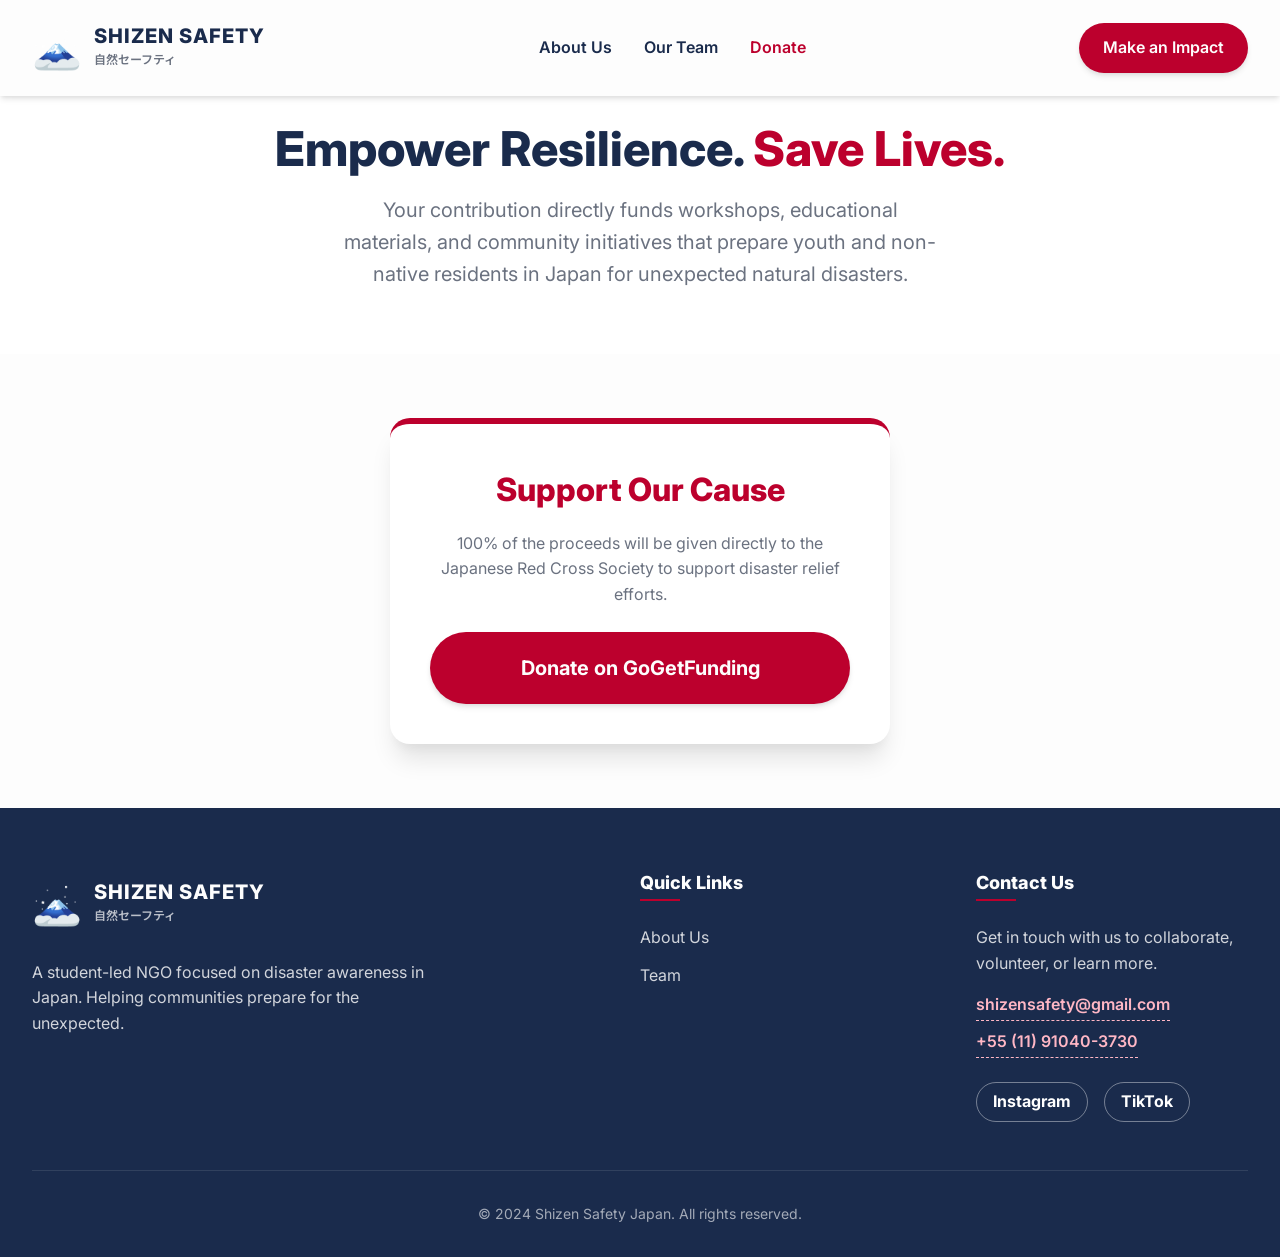
==== donate.html @ 11737f88 "Initial commit: Shizen Safety NGO website" ====
<!DOCTYPE html>
<html lang="en">
<head>
    <meta charset="UTF-8">
    <meta name="viewport" content="width=device-width, initial-scale=1.0">
    <title>Donate - Shizen Safety</title>
    <meta name="description" content="Support Shizen Safety in our mission to bring disaster awareness and preparation to Japan.">
    
    <!-- CSS -->
    <link rel="stylesheet" href="src/index.css">
    <link rel="stylesheet" href="src/components/Navbar.css">
    <link rel="stylesheet" href="src/components/Footer.css">

    <style>
        .donation-header {
            padding: 120px 2rem 4rem 2rem;
            text-align: center;
            background-color: var(--color-surface);
        }

        .donation-title {
            font-size: 3rem;
            color: var(--color-primary);
            margin-bottom: 1rem;
        }

        .donation-subtitle {
            font-size: 1.25rem;
            color: var(--color-text-muted);
            max-width: 600px;
            margin: 0 auto;
        }

        .donation-tiers {
            padding: 4rem 2rem;
            background-color: var(--color-background);
            display: flex;
            justify-content: center;
            gap: 2rem;
            flex-wrap: wrap;
        }

        .tier-card {
            background-color: var(--color-surface);
            padding: 2.5rem;
            border-radius: 20px;
            box-shadow: var(--shadow-sm);
            text-align: center;
            width: 100%;
            max-width: 350px;
            transition: transform var(--transition-normal), box-shadow var(--transition-normal);
            border-top: 6px solid var(--color-primary);
        }
        
        .tier-card.featured {
            border-top: 6px solid var(--color-accent);
            transform: scale(1.05);
            box-shadow: var(--shadow-lg);
        }

        .tier-card:hover {
            transform: translateY(-5px);
            box-shadow: var(--shadow-md);
        }

        .tier-card.featured:hover {
            transform: scale(1.05) translateY(-5px);
        }

        .tier-amount {
            font-size: 3rem;
            font-weight: 800;
            color: var(--color-primary);
            margin-bottom: 0.5rem;
        }
        
        .tier-card.featured .tier-amount {
            color: var(--color-accent);
        }

        .tier-title {
            font-size: 1.25rem;
            font-weight: 700;
            margin-bottom: 1rem;
            color: var(--color-text-dark);
        }

        .tier-desc {
            color: var(--color-text-muted);
            margin-bottom: 2rem;
        }

        .donate-btn {
            width: 100%;
            padding: 1rem;
            font-size: 1.1rem;
        }
    </style>
</head>
<body>

    <!-- Navbar -->
    <nav class="navbar">
      <div class="container navbar-container">
        <a href="index.html" class="logo">
          <span class="logo-icon">🗻</span>
          <div class="logo-text">
            <span class="title">SHIZEN SAFETY</span>
            <span class="subtitle">自然セーフティ</span>
          </div>
        </a>
        <ul class="nav-links">
          <li><a href="index.html#about">About Us</a></li>
          <li><a href="index.html#team">Our Team</a></li>
          <li><a href="donate.html" style="color: var(--color-accent);">Donate</a></li>
        </ul>
        <a href="donate.html" class="btn btn-primary">Make an Impact</a>
      </div>
    </nav>

    <!-- Donation Header -->
    <section class="donation-header animate-fade-in">
        <div class="container">
            <h1 class="donation-title">Empower Resilience. <span class="text-accent">Save Lives.</span></h1>
            <p class="donation-subtitle">
                Your contribution directly funds workshops, educational materials, and community initiatives 
                that prepare youth and non-native residents in Japan for unexpected natural disasters.
            </p>
        </div>
    </section>

    <!-- Donation Section -->
    <section class="donation-tiers container" style="display: flex; justify-content: center;">
        <div class="tier-card featured animate-fade-in delay-200" style="max-width: 500px; width: 100%;">
            <div class="tier-amount" style="font-size: 2rem; margin-bottom: 1rem;">Support Our Cause</div>
            <p style="text-align: center; margin-bottom: 1.5rem; color: var(--color-text-muted);">
                100% of the proceeds will be given directly to the Japanese Red Cross Society to support disaster relief efforts.
            </p>
            <a href="https://gogetfunding.com/shizensafety/" target="_blank" class="btn btn-primary donate-btn" style="font-size: 1.25rem; font-weight: 700; padding: 1.25rem;">Donate on GoGetFunding</a>
        </div>
    </section>

    <!-- Footer -->
    <footer id="contact" class="footer">
      <div class="container">
        <div class="footer-grid">
          <div class="footer-brand">
            <div class="logo footer-logo">
              <span class="logo-icon">🗻</span>
              <div class="logo-text">
                <span class="title text-light">SHIZEN SAFETY</span>
                <span class="subtitle text-light">自然セーフティ</span>
              </div>
            </div>
            <p class="footer-desc">
              A student-led NGO focused on disaster awareness in Japan. Helping communities prepare for the unexpected.
            </p>
          </div>
          
          <div class="footer-links">
            <h4>Quick Links</h4>
            <ul>
              <li><a href="index.html#about">About Us</a></li>
              <li><a href="index.html#team">Team</a></li>
            </ul>
          </div>
          
          <div class="footer-contact">
            <h4>Contact Us</h4>
            <p>Get in touch with us to collaborate, volunteer, or learn more.</p>
            <p style="margin-bottom: 0.5rem;"><a href="mailto:shizensafety@gmail.com" class="contact-email">
              shizensafety@gmail.com
            </a></p>
            <p><a href="tel:+5511910403730" class="contact-email">
              +55 (11) 91040-3730
            </a></p>
            <div style="margin-top: 1.5rem; display: flex; gap: 1rem;">
              <a href="https://www.instagram.com/shizensafety/" target="_blank" style="color: #fff; background-color: transparent; text-decoration: none; font-weight: bold; border: 1px solid rgba(255,255,255,0.4); padding: 0.4rem 1rem; border-radius: 20px; transition: all 0.3s ease;">Instagram</a>
              <a href="https://www.tiktok.com/@shizen.safety?_r=1&_t=ZT-962FOYoyQXe" target="_blank" style="color: #fff; background-color: transparent; text-decoration: none; font-weight: bold; border: 1px solid rgba(255,255,255,0.4); padding: 0.4rem 1rem; border-radius: 20px; transition: all 0.3s ease;">TikTok</a>
            </div>
          </div>
        </div>
        
        <div class="footer-bottom">
          <p>&copy; 2024 Shizen Safety Japan. All rights reserved.</p>
        </div>
      </div>
    </footer>



</body>
</html>
---- src/index.css ----
@import url('https://fonts.googleapis.com/css2?family=Inter:wght@300;400;600;800&family=Noto+Sans+JP:wght@300;400;700&display=swap');

:root {
  --color-primary: #1a2b4c;
  --color-primary-light: #284173;
  --color-secondary: #ffb7c5;
  --color-accent: #bc002d;
  --color-background: #fdfdfd;
  --color-surface: #ffffff;
  --color-text-dark: #0d172e;
  --color-text-light: #fdfdfd;
  --color-text-muted: #6b7280;
  
  --transition-fast: 0.2s ease;
  --transition-normal: 0.3s ease;
  
  --shadow-sm: 0 4px 6px -1px rgba(0, 0, 0, 0.1), 0 2px 4px -1px rgba(0, 0, 0, 0.06);
  --shadow-md: 0 10px 15px -3px rgba(0, 0, 0, 0.1), 0 4px 6px -2px rgba(0, 0, 0, 0.05);
  --shadow-lg: 0 20px 25px -5px rgba(0, 0, 0, 0.1), 0 10px 10px -5px rgba(0, 0, 0, 0.04);
}

* {
  margin: 0;
  padding: 0;
  box-sizing: border-box;
}

body {
  font-family: 'Inter', 'Noto Sans JP', sans-serif;
  background-color: var(--color-background);
  color: var(--color-text-dark);
  line-height: 1.6;
  overflow-x: hidden;
}

h1, h2, h3, h4, h5, h6 {
  font-weight: 800;
  line-height: 1.2;
}

a {
  text-decoration: none;
  color: inherit;
}

ul {
  list-style: none;
}

/* Utilities */
.container {
  width: 100%;
  max-width: 1280px;
  margin: 0 auto;
  padding: 0 2rem;
}

.text-primary { color: var(--color-primary); }
.text-accent { color: var(--color-accent); }
.text-muted { color: var(--color-text-muted); }

.bg-primary { background-color: var(--color-primary); color: var(--color-text-light); }
.bg-surface { background-color: var(--color-surface); }

/* Buttons */
.btn {
  display: inline-block;
  padding: 0.75rem 1.5rem;
  border-radius: 9999px;
  font-weight: 600;
  cursor: pointer;
  transition: all var(--transition-normal);
  border: none;
}

.btn-primary {
  background-color: var(--color-accent);
  color: var(--color-text-light);
  box-shadow: var(--shadow-sm);
}

.btn-primary:hover {
  background-color: #a30026;
  transform: translateY(-2px);
  box-shadow: var(--shadow-md);
}

.btn-outline {
  background-color: transparent;
  color: var(--color-primary);
  border: 2px solid var(--color-primary);
}

.btn-outline:hover {
  background-color: var(--color-primary);
  color: var(--color-text-light);
}

/* Animations */
@keyframes fadeIn {
  from { opacity: 0; transform: translateY(20px); }
  to { opacity: 1; transform: translateY(0); }
}

.animate-fade-in {
  animation: fadeIn 0.8s ease forwards;
}

.delay-100 { animation-delay: 100ms; }
.delay-200 { animation-delay: 200ms; }
.delay-300 { animation-delay: 300ms; }
---- src/components/Navbar.css ----
.navbar {
  position: fixed;
  top: 0;
  left: 0;
  width: 100%;
  background-color: rgba(253, 253, 253, 0.9);
  backdrop-filter: blur(10px);
  -webkit-backdrop-filter: blur(10px);
  z-index: 1000;
  box-shadow: var(--shadow-sm);
  padding: 1rem 0;
  transition: all var(--transition-normal);
}

.navbar-container {
  display: flex;
  justify-content: space-between;
  align-items: center;
}

.logo {
  display: flex;
  align-items: center;
  gap: 0.75rem;
}

.logo-icon {
  font-size: 2.5rem;
}

.logo-text {
  display: flex;
  flex-direction: column;
}

.logo-text .title {
  font-weight: 800;
  font-size: 1.25rem;
  letter-spacing: 1px;
  color: var(--color-primary);
  line-height: 1;
}

.logo-text .subtitle {
  font-size: 0.75rem;
  color: var(--color-text-muted);
  font-weight: 600;
  margin-top: 0.25rem;
}

.nav-links {
  display: flex;
  gap: 2rem;
}

.nav-links a {
  font-weight: 600;
  color: var(--color-primary);
  position: relative;
  padding-bottom: 0.25rem;
  transition: color var(--transition-fast);
}

.nav-links a::after {
  content: '';
  position: absolute;
  width: 0;
  height: 2px;
  bottom: 0;
  left: 0;
  background-color: var(--color-accent);
  transition: width var(--transition-normal);
}

.nav-links a:hover {
  color: var(--color-accent);
}

.nav-links a:hover::after {
  width: 100%;
}

@media (max-width: 768px) {
  .nav-links, .btn-primary {
    display: none;
  }
}
---- src/components/Footer.css ----
.footer {
  background-color: var(--color-primary);
  color: var(--color-text-light);
  padding: 4rem 0 2rem 0;
}

.footer-grid {
  display: grid;
  grid-template-columns: 2fr 1fr 1fr;
  gap: 4rem;
  margin-bottom: 3rem;
}

.footer-logo .title {
  color: var(--color-text-light) !important;
}

.footer-logo .subtitle {
  color: rgba(255, 255, 255, 0.7) !important;
}

.footer-desc {
  margin-top: 1.5rem;
  color: rgba(255, 255, 255, 0.8);
  max-width: 400px;
}

.footer-links h4, .footer-contact h4 {
  font-size: 1.125rem;
  margin-bottom: 1.5rem;
  position: relative;
  padding-bottom: 0.5rem;
}

.footer-links h4::after, .footer-contact h4::after {
  content: '';
  position: absolute;
  left: 0;
  bottom: 0;
  width: 40px;
  height: 2px;
  background-color: var(--color-accent);
}

.footer-links ul {
  display: flex;
  flex-direction: column;
  gap: 0.75rem;
}

.footer-links a {
  color: rgba(255, 255, 255, 0.8);
  transition: color var(--transition-fast);
}

.footer-links a:hover {
  color: var(--color-secondary);
}

.footer-contact p {
  color: rgba(255, 255, 255, 0.8);
  margin-bottom: 1rem;
}

.contact-email {
  display: inline-block;
  font-weight: 600;
  color: var(--color-secondary);
  border-bottom: 1px dashed var(--color-secondary);
  padding-bottom: 2px;
  transition: all var(--transition-fast);
}

.contact-email:hover {
  color: var(--color-text-light);
  border-color: var(--color-text-light);
}

.footer-bottom {
  border-top: 1px solid rgba(255, 255, 255, 0.1);
  padding-top: 2rem;
  text-align: center;
  color: rgba(255, 255, 255, 0.6);
  font-size: 0.875rem;
}

@media (max-width: 992px) {
  .footer-grid {
    grid-template-columns: 1fr;
    gap: 2.5rem;
  }
}
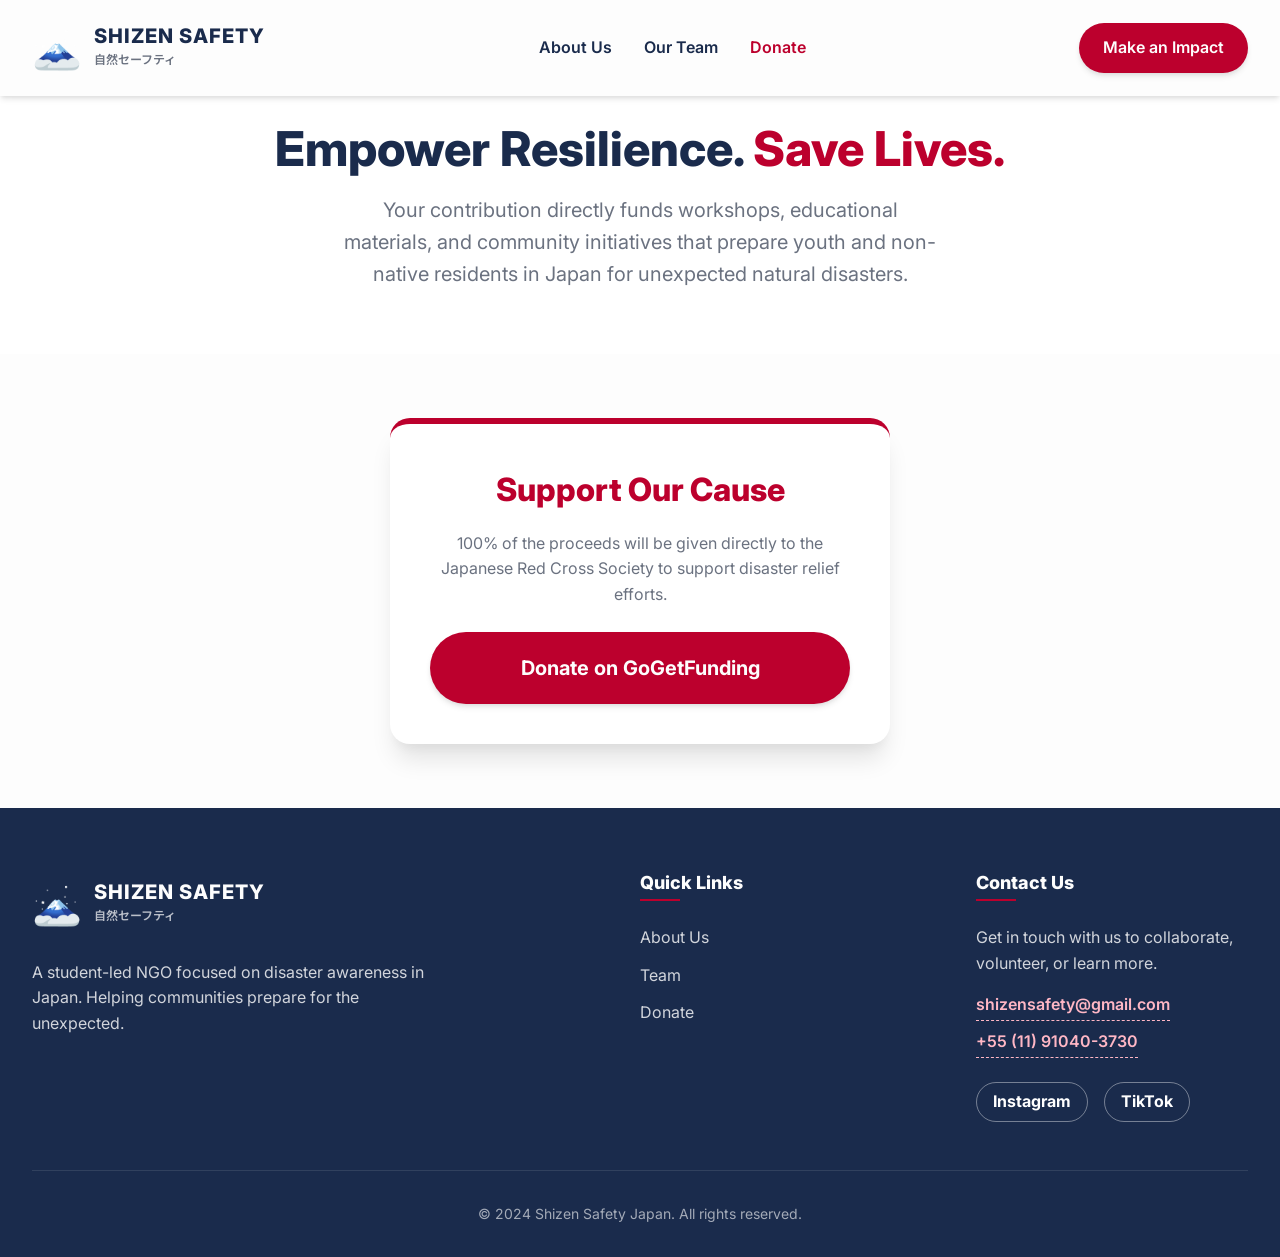
==== commit c2eeb61e: "Add Donate link to footer quick links" ====
--- a/donate.html
+++ b/donate.html
@@ -162,6 +162,7 @@
             <ul>
               <li><a href="index.html#about">About Us</a></li>
               <li><a href="index.html#team">Team</a></li>
+              <li><a href="donate.html">Donate</a></li>
             </ul>
           </div>
           
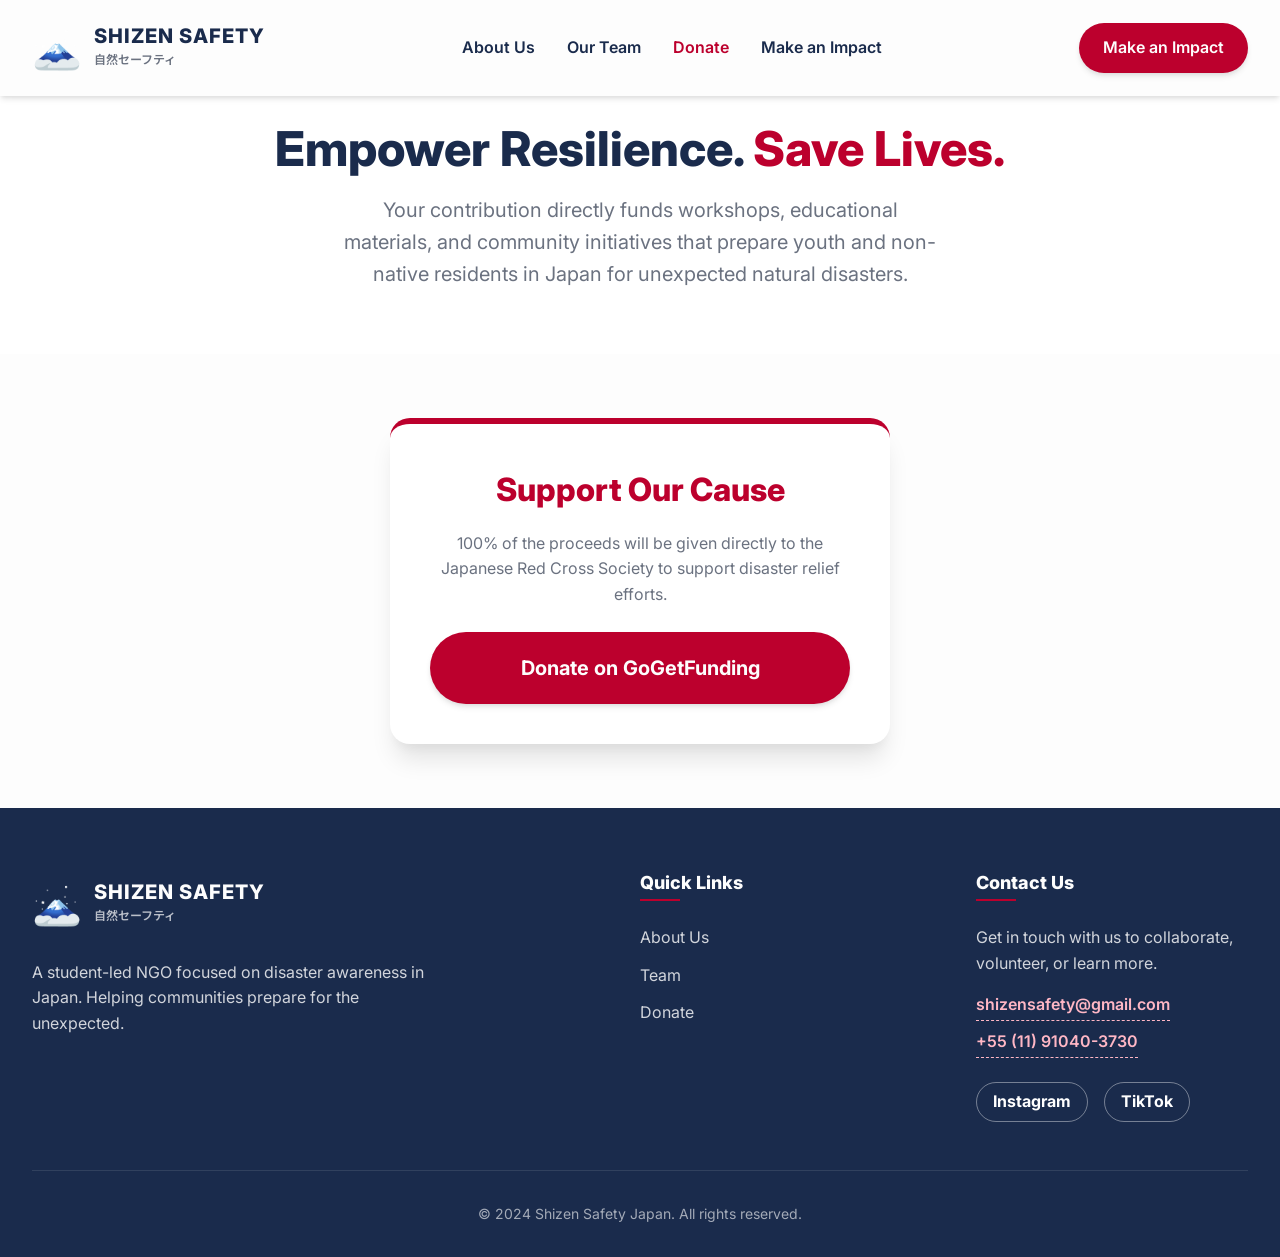
==== commit f9b6767c: "Add mobile hamburger menu for responsive navigation" ====
--- a/donate.html
+++ b/donate.html
@@ -109,12 +109,16 @@
             <span class="subtitle">自然セーフティ</span>
           </div>
         </a>
-        <ul class="nav-links">
-          <li><a href="index.html#about">About Us</a></li>
-          <li><a href="index.html#team">Our Team</a></li>
-          <li><a href="donate.html" style="color: var(--color-accent);">Donate</a></li>
+        <ul class="nav-links" id="navLinks">
+          <li><a href="index.html#about" onclick="closeMenu()">About Us</a></li>
+          <li><a href="index.html#team" onclick="closeMenu()">Our Team</a></li>
+          <li><a href="donate.html" style="color: var(--color-accent);" onclick="closeMenu()">Donate</a></li>
+          <li><a href="donate.html" class="mobile-donate-btn" onclick="closeMenu()">Make an Impact</a></li>
         </ul>
         <a href="donate.html" class="btn btn-primary">Make an Impact</a>
+        <button class="hamburger" id="hamburger" onclick="toggleMenu()" aria-label="Menu">
+          <span></span><span></span><span></span>
+        </button>
       </div>
     </nav>
 
@@ -189,6 +193,15 @@
     </footer>
 
 
-
+<script>
+  function toggleMenu() {
+    document.getElementById('navLinks').classList.toggle('open');
+    document.getElementById('hamburger').classList.toggle('open');
+  }
+  function closeMenu() {
+    document.getElementById('navLinks').classList.remove('open');
+    document.getElementById('hamburger').classList.remove('open');
+  }
+</script>
 </body>
 </html>
--- a/src/components/Navbar.css
+++ b/src/components/Navbar.css
@@ -80,8 +80,88 @@
   width: 100%;
 }
 
+/* Hamburger button */
+.hamburger {
+  display: none;
+  flex-direction: column;
+  gap: 5px;
+  cursor: pointer;
+  background: none;
+  border: none;
+  padding: 0.5rem;
+  z-index: 1100;
+}
+
+.hamburger span {
+  display: block;
+  width: 25px;
+  height: 3px;
+  background-color: var(--color-primary);
+  border-radius: 3px;
+  transition: all 0.3s ease;
+}
+
+/* Hamburger animation when open */
+.hamburger.open span:nth-child(1) {
+  transform: translateY(8px) rotate(45deg);
+}
+.hamburger.open span:nth-child(2) {
+  opacity: 0;
+}
+.hamburger.open span:nth-child(3) {
+  transform: translateY(-8px) rotate(-45deg);
+}
+
 @media (max-width: 768px) {
-  .nav-links, .btn-primary {
+  .hamburger {
+    display: flex;
+  }
+
+  .nav-links {
+    display: none;
+    flex-direction: column;
+    gap: 0;
+    position: fixed;
+    top: 0;
+    left: 0;
+    width: 100%;
+    height: 100vh;
+    background-color: rgba(253, 253, 253, 0.98);
+    backdrop-filter: blur(10px);
+    justify-content: center;
+    align-items: center;
+    z-index: 1050;
+  }
+
+  .nav-links.open {
+    display: flex;
+  }
+
+  .nav-links li {
+    width: 100%;
+    text-align: center;
+  }
+
+  .nav-links a {
+    display: block;
+    padding: 1.25rem 2rem;
+    font-size: 1.5rem;
+  }
+
+  .nav-links .mobile-donate-btn {
+    display: inline-block;
+    margin-top: 1.5rem;
+    padding: 1rem 2.5rem;
+    background-color: var(--color-accent);
+    color: white;
+    border-radius: 50px;
+    font-weight: 700;
+    font-size: 1.1rem;
+    text-decoration: none;
+  }
+
+  /* Hide desktop CTA - replaced by mobile menu */
+  .navbar-container > .btn-primary {
     display: none;
   }
 }
